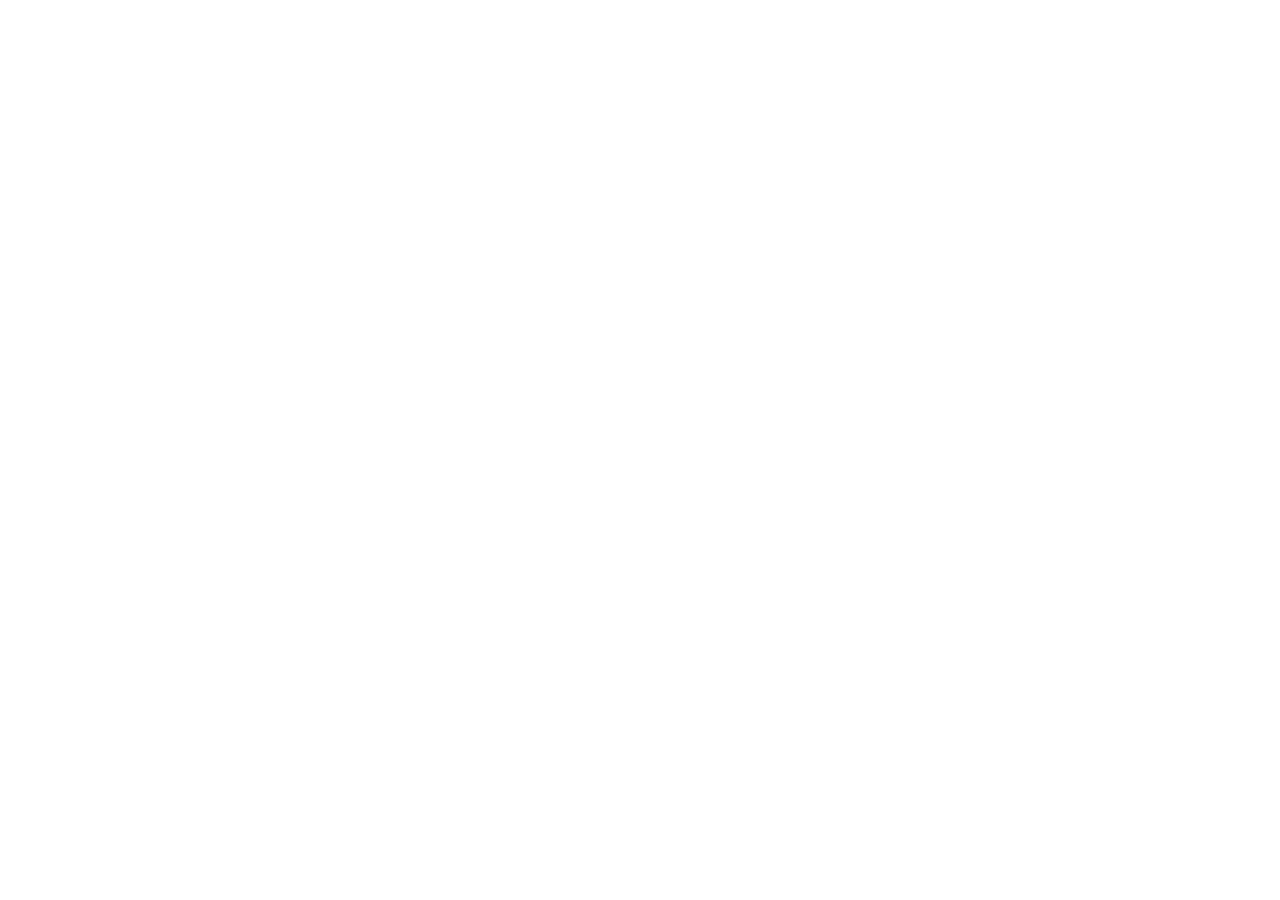
==== index.html @ 0266a259 "Initial commit via Netlify [skip ci]" ====
<!doctype html><html lang="zh-Hant"><head><meta charset="utf-8"><meta name="viewport" content="width=device-width,initial-scale=1"><meta name="theme-color" content="#09111e"><meta name="description" content="八副牌分析、四路判讀與會員管理"><meta name="apple-mobile-web-app-capable" content="yes"><meta name="apple-mobile-web-app-title" content="百家研判室"><meta name="apple-mobile-web-app-status-bar-style" content="black-translucent"><title>百家研判室</title><link rel="icon" href="/favicon.svg"><link rel="apple-touch-icon" href="/apple-touch-icon.png"><link rel="manifest" href="/manifest.webmanifest">  <script type="module" crossorigin src="/assets/index-BG18dESY.js"></script>
  <link rel="stylesheet" crossorigin href="/assets/index-BXblVvfZ.css">
</head><body><div id="root"></div></body></html>
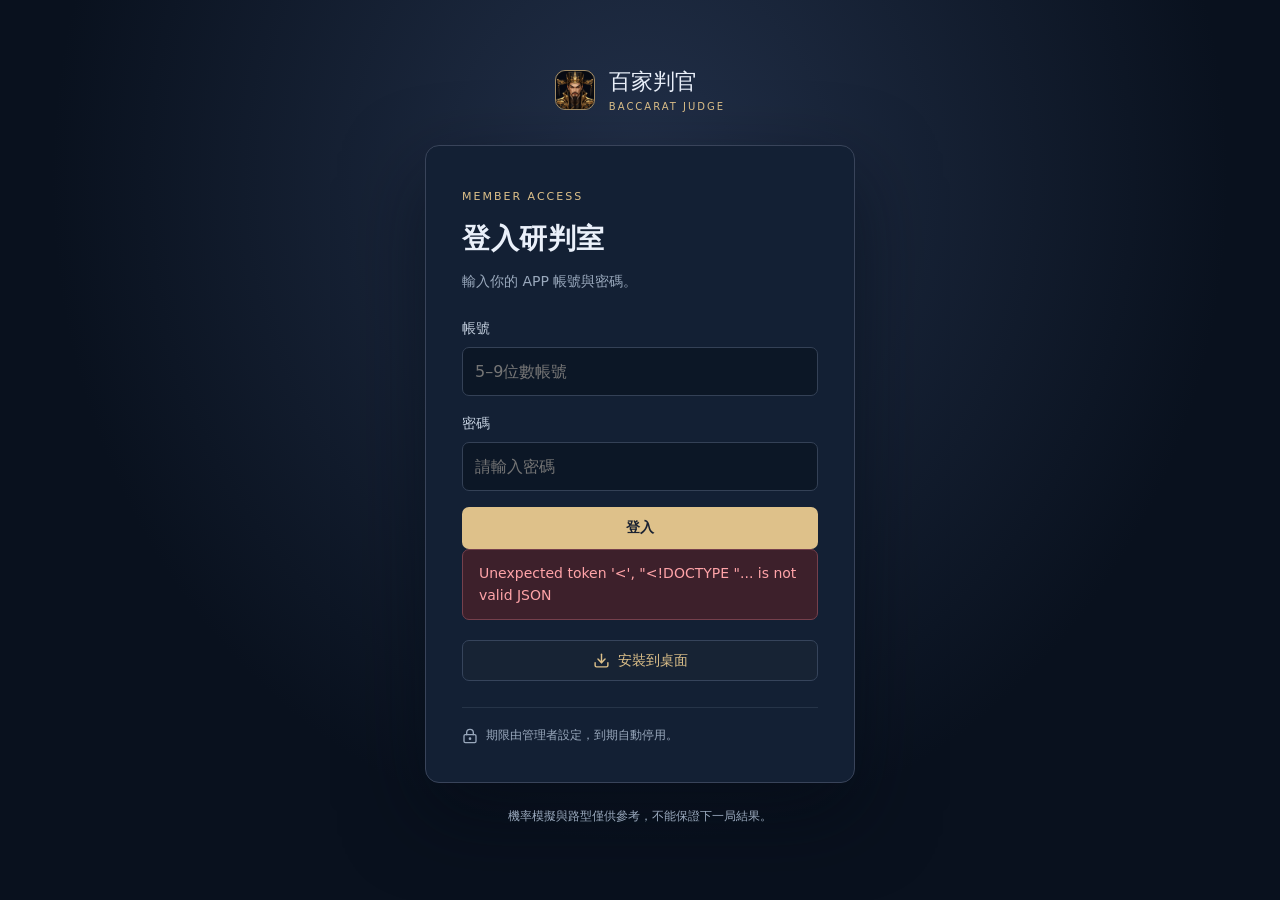
==== commit acf8886a: "Update content (6abfb9453f7da5a916f39123)" ====
--- a/index.html
+++ b/index.html
@@ -1,3 +1,3 @@
-<!doctype html><html lang="zh-Hant"><head><meta charset="utf-8"><meta name="viewport" content="width=device-width,initial-scale=1"><meta name="theme-color" content="#09111e"><meta name="description" content="八副牌分析、四路判讀與會員管理"><meta name="apple-mobile-web-app-capable" content="yes"><meta name="apple-mobile-web-app-title" content="百家研判室"><meta name="apple-mobile-web-app-status-bar-style" content="black-translucent"><title>百家研判室</title><link rel="icon" href="/favicon.svg"><link rel="apple-touch-icon" href="/apple-touch-icon.png"><link rel="manifest" href="/manifest.webmanifest">  <script type="module" crossorigin src="/assets/index-BG18dESY.js"></script>
+<!doctype html><html lang="zh-Hant"><head><meta charset="utf-8"><meta name="viewport" content="width=device-width,initial-scale=1"><meta name="theme-color" content="#09111e"><meta name="description" content="八副牌分析、四路判讀與會員管理"><meta name="apple-mobile-web-app-capable" content="yes"><meta name="apple-mobile-web-app-title" content="百家判官"><meta name="apple-mobile-web-app-status-bar-style" content="black-translucent"><title>百家判官</title><link rel="icon" href="/favicon.svg"><link rel="apple-touch-icon" href="/apple-touch-icon.png"><link rel="manifest" href="/manifest.webmanifest">  <script type="module" crossorigin src="/assets/index-BG18dESY.js"></script>
   <link rel="stylesheet" crossorigin href="/assets/index-BXblVvfZ.css">
 </head><body><div id="root"></div></body></html>
--- a/assets/index-BXblVvfZ.css
+++ b/assets/index-BXblVvfZ.css
@@ -0,0 +1 @@
+@import "https://fonts.googleapis.com/css2?family=Noto+Sans+TC:wght@400;500;600;700&display=swap";:root{--bg:#09111e;--panel:#111d2d;--line:#263448;--muted:#9aa9bd;--text:#eaf0fa;--gold:#dec18a;--blue:#6caaff;--red:#ff7d85;--green:#6bd3af}*{box-sizing:border-box}body{background:var(--bg);color:var(--text);margin:0;font:16px/1.6 Noto Sans TC,system-ui,sans-serif}button,input,select,textarea{font:inherit}button{cursor:pointer;color:inherit;background:0 0;border:1px solid #0000;border-radius:7px;justify-content:center;align-items:center;gap:8px;padding:10px 16px;font-size:14px;font-weight:500;line-height:1.4;display:inline-flex}button:disabled{opacity:.45;cursor:not-allowed}button:hover:not(:disabled){filter:brightness(1.18)}button:focus-visible,input:focus-visible,select:focus-visible,textarea:focus-visible{outline:2px solid var(--gold);outline-offset:3px}input,select,textarea{color:var(--text);background:#0c1726;border:1px solid #344156;border-radius:7px;width:100%;min-width:0;padding:11px 12px;font-size:16px}label{color:#c2cedd;margin-bottom:16px;font-size:14px;display:block}label input,label select,label textarea{margin-top:7px}h1,h2,h3,p{margin:0}h1{letter-spacing:.02em;font-size:28px;line-height:1.5}h2{font-size:18px;font-weight:600}h3{font-size:15px}p{color:var(--muted);margin:10px 0;font-size:14px}small{color:var(--muted);font-size:12px}a{color:var(--gold)}.shell{min-height:100vh;display:flex}.sidebar{border-right:1px solid var(--line);background:#0d1725;flex-direction:column;width:220px;padding:28px 18px;display:flex;position:fixed;inset:0 auto 0 0}.logo{align-items:center;gap:11px;margin-bottom:42px;font-size:18px;font-weight:600;display:flex}.logo small,.login-brand small{letter-spacing:2px;color:var(--gold);font-size:10px;display:block}.brandmark{width:40px;height:40px;color:var(--gold);background:#292a2c;border:1px solid #a18b65;border-radius:10px;justify-content:center;align-items:center;display:flex}.sidebar-label{letter-spacing:2px;color:#6d829d;margin-bottom:15px;padding:0 14px;font-size:10px}nav{gap:9px;display:grid}nav button{color:var(--muted);border-radius:7px;justify-content:flex-start;padding:13px 16px}nav button.active{color:var(--gold);border-left:3px solid var(--gold);background:#25303c}.sidebar-bottom{border-top:1px solid var(--line);align-items:center;gap:10px;margin-top:auto;padding-top:22px;display:flex}.sidebar-bottom small{display:block}.sidebar-bottom b{font-size:14px}.sidebar-bottom button{margin-left:auto;padding:5px}.avatar{width:36px;height:36px;color:var(--gold);background:#283441;border-radius:50%;place-items:center;display:grid}.workspace{width:calc(100% - 220px);max-width:1800px;margin-left:220px;padding:32px 36px}header{justify-content:space-between;align-items:center;margin-bottom:30px;display:flex}.eyebrow{letter-spacing:2px;color:var(--gold);font-size:11px}.header-right{align-items:center;gap:18px;display:flex}.expiry{color:var(--muted);font-size:12px}.ghost{background:#172334;border-color:#36445b}.primary{background:var(--gold);color:#192131;font-weight:600}.text-btn{color:var(--gold);padding:3px}.wide{width:100%}.stats{grid-template-columns:repeat(4,1fr);gap:18px;margin-bottom:24px;display:grid}.stats>div{border:1px solid var(--line);background:linear-gradient(110deg,#132033,#101b2b);border-radius:10px;padding:20px}.stats span{color:var(--muted);font-size:13px}.stats strong{font-variant-numeric:tabular-nums;margin:7px 0 0;font-size:34px;font-weight:600;line-height:1.5;display:block}.stats strong small{font-size:16px}.stats strong.room-stat{margin-top:13px;font-size:27px}.stats p{margin:3px 0 0;font-size:12px}.red{color:var(--red)}.blue{color:var(--blue)}.green{color:var(--green)}.analysis-grid{grid-template-columns:1.08fr 1fr;gap:24px;display:grid}.panel{background:var(--panel);border:1px solid var(--line);border-radius:10px;margin-bottom:24px;padding:23px}.panel-title{justify-content:space-between;align-items:center;gap:15px;margin-bottom:20px;display:flex}.panel-title small{font-size:12px}.tag{color:var(--gold);white-space:nowrap;background:#282a2b;border:1px solid #635842;border-radius:4px;padding:4px 8px;font-size:11px}.hands{grid-template-columns:1fr 1fr;gap:12px;display:grid}.hand{text-align:left;background:#0d1828;border:1px solid #334459;border-radius:8px;padding:15px;display:block}.hand>span{font-size:14px}.hand.player>span{color:var(--blue)}.hand.banker>span{color:var(--red)}.hand.selected.player{border-color:var(--blue);background:#142941}.hand.selected.banker{border-color:var(--red);background:#321f2b}.card-slots{gap:8px;margin-top:12px;display:flex}.card-slots>span{border:1px dashed #4c5e76;border-radius:5px;flex:1;place-items:center;height:49px;font-size:22px;font-weight:600;display:grid}.muted{font-size:13px}.rank-pad{grid-template-columns:repeat(7,1fr);gap:8px;margin:17px 0 22px;display:grid}.rank-pad button{background:#1a2a3f;border:1px solid #33445d;flex-direction:column;gap:1px;padding:9px 3px}.rank-pad b{font-size:20px}.rank-pad small{font-size:10px}.actions{justify-content:space-between;gap:12px;display:flex}.divider{background:var(--line);height:1px;margin:25px 0}.result-buttons{gap:10px;display:flex}.result-buttons button{border:1px solid;flex:1;padding:10px;font-size:22px}.banker-btn{color:var(--red);background:#33232d;border-color:#77424c!important}.player-btn{color:var(--blue);background:#172b46;border-color:#365b86!important}.tie-btn{color:var(--green);background:#13322f;border-color:#2c6456!important}.undo{width:100%;color:var(--muted);border:1px dashed #37445a;margin-top:20px}.right-stack{flex-direction:column;gap:24px;display:flex}.right-stack>.panel{margin-bottom:24px}.recommend-panel{background:linear-gradient(130deg,#26303a,#182333);border:1px solid #77654c;border-radius:10px;padding:23px}.recommend-top{justify-content:space-between;align-items:center;margin:17px 0 21px;display:flex}.recommend-top h2{font-size:26px}.rec-symbol{background:#111e2d;border:1px solid #46566c;border-radius:50%;place-items:center;width:74px;height:74px;font-size:44px;display:grid}.stake{border-top:1px solid #425064;justify-content:space-between;align-items:center;padding-top:18px;display:flex}.stake span{color:#b7c1ce;font-size:12px;display:block}.stake strong{color:var(--gold);font-size:28px}.stake strong small{font-size:13px}.stake b{margin-top:8px;font-size:15px;display:block}.subnote{color:#95a6bb;margin-top:13px;font-size:12px;line-height:1.7}.rule-room{background:#111c2b;border-radius:5px;margin-top:15px;padding:12px 14px}.rule-room span{color:#d6e1f1;font-size:13px}.rule-room p{margin:6px 0 0;font-size:12px}.road-summary{grid-template-columns:1fr 1fr;gap:16px;display:grid}.road-summary>div{border-left:2px solid #4b5e78;padding-left:12px}.road-summary span{color:var(--muted);font-size:12px;display:block}.road-summary b{font-size:14px;display:block}.road-summary small{font-size:11px}.summary-bottom{border-top:1px solid var(--line);color:var(--gold);margin-top:20px;padding-top:16px}.simulation .panel-title{align-items:flex-start}.probabilities{grid-template-columns:repeat(3,1fr);gap:30px;padding:12px 0 22px;display:grid}.probabilities span{font-size:14px}.probabilities strong{font-variant-numeric:tabular-nums;font-size:35px;display:block}.probabilities strong small{font-size:17px}.probabilities p{font-size:12px}.bar{background:#2a394d;border-radius:5px;height:5px;overflow:hidden}.bar>div{height:100%}.table-scroll{overflow-x:auto}table{border-collapse:collapse;white-space:nowrap;width:100%;font-size:14px}th{text-align:left;color:#95a6bc;border-bottom:1px solid #34445b;padding:13px;font-size:12px;font-weight:400}td{border-bottom:1px solid #253348;padding:16px 13px}tr:last-child td{border:0}.sim-empty{color:#6b83a3;flex-direction:column;justify-content:center;align-items:center;min-height:145px;display:flex}.progress{background:#243349;border-radius:5px;height:5px;margin:20px 0;overflow:hidden}.progress div{background:var(--gold);height:100%;transition:width .2s}.alert{overflow-wrap:anywhere;border:1px solid;border-radius:7px;margin:0 0 20px;padding:12px 16px;font-size:14px}.error{color:#ffa3a8;background:#3d202b;border-color:#75404c}.success{color:#94dfbd;background:#183c32;border-color:#315c49}.warning{color:#e2cda9;background:#332c22;border-color:#68573b}.road-intro{justify-content:space-between;align-items:center;margin-bottom:24px;display:flex}.roads-grid{grid-template-columns:1fr 1fr;gap:0 24px;display:grid}.road-scroll{background:#0c1624;border:1px solid #344258;border-radius:6px;overflow-x:auto}.road-board{background-image:linear-gradient(#263346 1px,#0000 1px),linear-gradient(90deg,#263346 1px,#0000 1px);background-size:25px 25px;position:relative}.road-point{border:3px solid;border-radius:50%;width:17px;height:17px;position:absolute}.road-point.r{border-color:var(--red);color:var(--red)}.road-point.b{border-color:var(--blue);color:var(--blue)}.road-point.solid.r{background:var(--red)}.road-point.solid.b{background:var(--blue)}.road-point.slash{border:0;border-left:3px solid;border-radius:0;width:3px;left:10px;transform:rotate(38deg)}.road-point i{color:#8df3bd;background:#0c1624;font-size:10px;line-height:12px;position:absolute;bottom:-5px;right:-6px}.board-empty{color:#607590;font-size:14px;position:absolute;top:60px;left:22px}.road-verdict{margin-top:20px}.road-verdict strong{color:var(--gold);font-size:15px}.road-verdict p{font-size:13px}.settings-grid{grid-template-columns:1fr 1fr;gap:0 24px;display:grid}.settings-grid h2{margin-bottom:20px}.settings-grid .ghost{margin-top:12px}.danger{color:#ffadb1;background:#39242e;border:1px solid #79505a}.form-row{align-items:flex-end;gap:18px;display:flex}.form-row label{flex:1;margin:0}.checkbox{align-items:center;gap:10px;margin-top:18px;display:flex}.checkbox input{width:18px;margin:0}.modal-overlay{z-index:50;background:#030911dd;justify-content:center;align-items:center;padding:25px;display:flex;position:fixed;inset:0}.modal{background:#142134;border:1px solid #425169;border-radius:12px;width:100%;max-width:650px;max-height:90vh;padding:26px;overflow-y:auto}.modal.narrow{max-width:430px}.image-wrap{background:#080f1a;border-radius:7px;max-height:270px;margin:18px 0;overflow:auto}.image-wrap img{width:100%;display:block}.crop-fields{grid-template-columns:repeat(5,1fr);gap:10px;display:grid}.crop-fields input{padding:8px}.modal textarea{margin-top:10px}.modal>label{margin-top:18px}footer{color:#71849d;text-align:center;padding:12px 0 20px;font-size:12px}.login{background:radial-gradient(at 50% 20%,#223049 0,#0000 65%);flex-direction:column;justify-content:center;align-items:center;min-height:100vh;padding:28px;display:flex}.login-brand{align-items:center;gap:14px;margin-bottom:30px;font-size:22px;display:flex}.login-card{background:#132034;border:1px solid #39445a;border-radius:14px;width:100%;max-width:430px;padding:36px;box-shadow:0 30px 80px #03091288}.login-card h1{margin-top:10px}.login-card form{margin-top:25px}.login-note{color:var(--muted);border-top:1px solid var(--line);align-items:center;gap:8px;margin-top:26px;padding-top:18px;font-size:12px;display:flex}.login .disclaimer{text-align:center;max-width:400px;margin-top:24px;font-size:12px}.loading{text-align:center;height:100vh;color:var(--gold);place-content:center;display:grid}.loading svg{margin:auto}.mobile-nav{display:none}@media (width>=1450px){.workspace{padding:36px 50px}.rank-pad{gap:12px}.hand{padding:20px}.rank-pad button{padding:12px 3px}.card-slots>span{height:60px}}@media (width<=1100px){.sidebar{width:190px;padding:25px 12px}.workspace{width:calc(100% - 190px);margin-left:190px;padding:28px 22px}.analysis-grid{grid-template-columns:1fr}.right-stack{grid-template-columns:1fr 1fr;align-items:start;display:grid}.stats{gap:12px}.stats>div{padding:15px}.stats strong{font-size:28px}.stats strong.room-stat{font-size:23px}.header-right{gap:10px}.expiry{max-width:160px}.roads-grid{grid-template-columns:1fr}}@media (width<=760px){.sidebar{display:none}.workspace{width:100%;margin-left:0;padding:22px 16px}.mobile-nav{border-bottom:1px solid var(--line);gap:5px;margin-bottom:20px;padding:0 0 15px;display:flex;overflow:auto}.mobile-nav button{white-space:nowrap;color:var(--muted);padding:9px 12px;font-size:14px}.mobile-nav button.active{color:var(--gold);background:#29313b}header{gap:12px;margin-bottom:16px}.header-right{flex-direction:column;align-items:flex-end}.expiry{max-width:150px;font-size:10px}.header-right .ghost{padding:8px 10px}h1{font-size:24px}.eyebrow{font-size:9px}.stats{grid-template-columns:1fr 1fr;gap:10px;margin-bottom:18px}.stats>div{padding:15px}.stats strong{font-size:30px}.stats p{font-size:11px}.stats strong.room-stat{font-size:25px}.panel,.recommend-panel{margin-bottom:18px;padding:18px}.analysis-grid{gap:0}.right-stack{gap:18px;display:flex}.right-stack>.panel{margin-bottom:18px}.rank-pad{grid-template-columns:repeat(7,1fr);gap:5px}.rank-pad button{padding:9px 1px}.rank-pad b{font-size:18px}.rank-pad small{font-size:9px}.hand{padding:12px}.card-slots{gap:6px}.card-slots>span{height:47px}.simulation .panel-title{flex-direction:column;align-items:stretch}.simulation .primary{align-self:flex-start}.probabilities{gap:15px}.probabilities strong{font-size:28px}.probabilities p{font-size:10px}.settings-grid{grid-template-columns:1fr}.roads-grid{gap:0}.road-intro{gap:15px}.road-intro .tag{display:none}.form-row{flex-wrap:wrap;gap:12px}.form-row button{width:100%}.modal-overlay{padding:12px}.modal{padding:20px}.crop-fields{grid-template-columns:repeat(3,1fr)}.login-card{padding:27px}.login-brand{font-size:21px}.actions button{padding:10px 12px}td{padding:13px 10px}.panel-title{gap:10px}.panel-title h2{font-size:17px}.road-summary small{font-size:12px}}.install-note{text-align:center;color:#c2cbd9;max-width:430px;margin-top:24px;font-size:14px}.install-app{margin:20px 0 12px}.install-button{width:100%;color:var(--gold)}.installed{color:var(--green);justify-content:center;align-items:center;gap:8px;font-size:13px;display:flex}.install-app .modal{color:var(--text);text-align:left}.install-app .modal h3{margin-top:20px}.install-app .modal p{font-size:14px}
